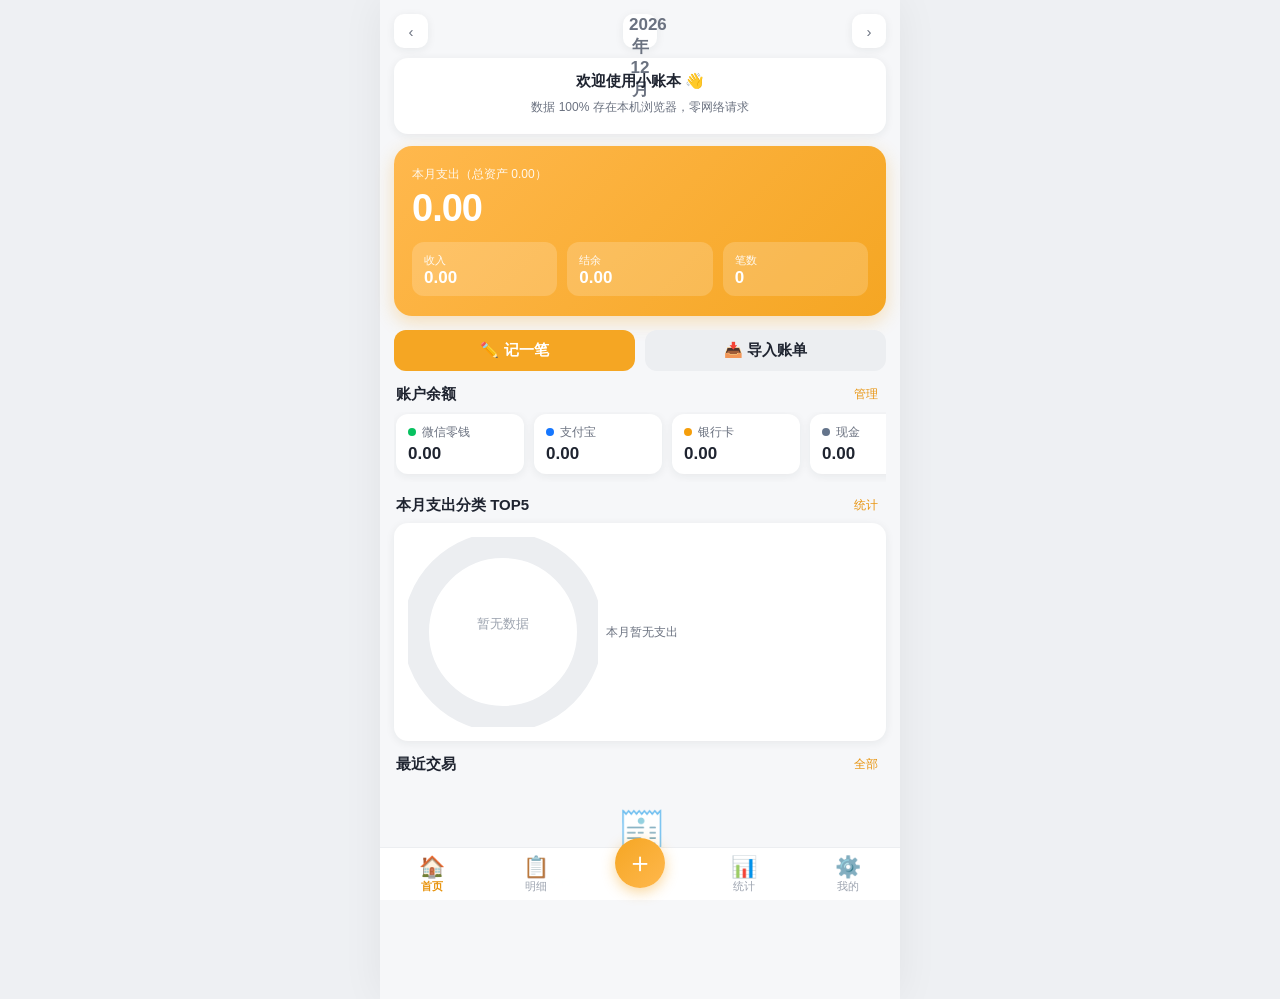
==== index.html @ 58f261ab "chore: establish v2.0.0-rc.1 baseline" ====
<!DOCTYPE html>
<html lang="zh-CN">
<head>
  <meta charset="UTF-8">
  <meta name="viewport" content="width=device-width, initial-scale=1.0, viewport-fit=cover, user-scalable=no">
  <meta name="theme-color" content="#f5aa47">
  <title>小账本</title>
  <link rel="icon" href="data:image/svg+xml,%3Csvg xmlns='http://www.w3.org/2000/svg' viewBox='0 0 100 100'%3E%3Ctext y='.9em' font-size='90'%3E📒%3C/text%3E%3C/svg%3E">
  <link rel="manifest" href="manifest.webmanifest">
  <link rel="apple-touch-icon" href="apple-touch-icon.png">
  <meta name="apple-mobile-web-app-capable" content="yes">
  <meta name="apple-mobile-web-app-status-bar-style" content="default">
  <meta name="apple-mobile-web-app-title" content="小账本">
  <link rel="stylesheet" href="styles.css">
  <!-- 隐私硬约束：本应用零外联网络请求，全部资源本地加载，可断网使用 -->
</head>
<body>
  <div id="app">
    <div id="lock-screen" class="hidden"></div>
    <main id="view"></main>
    <nav id="tabbar" class="hidden"></nav>
  </div>
  <div id="sheet-mask" class="hidden"><div id="sheet"></div></div>
  <div id="toast"></div>

  <script src="js/core.js"></script>
  <script src="js/db.js"></script>
  <script src="js/charts.js"></script>
  <script src="js/app.js"></script>
</body>
</html>
---- styles.css ----
/* 小账本 styles.css — 移动优先、零外部资源 */
:root {
  --bg: #f6f7f9;
  --bg-2: #ffffff;
  --bg-3: #eceef1;
  --ink: #1f2430;
  --ink-2: #6b7280;
  --ink-3: #9ca3af;
  --accent: #f5a623;
  --accent-deep: #e8940f;
  --red: #ef4444;
  --green: #16a34a;
  --blue: #3b82f6;
  --shadow: 0 2px 10px rgba(31, 36, 48, .07);
  --radius: 14px;
  --safe-b: env(safe-area-inset-bottom, 0px);
}
* { box-sizing: border-box; -webkit-tap-highlight-color: transparent; }
html, body { margin: 0; padding: 0; height: 100%; }
body {
  font-family: -apple-system, BlinkMacSystemFont, "PingFang SC", "Helvetica Neue", "Microsoft YaHei", sans-serif;
  background: var(--bg); color: var(--ink); font-size: 15px;
  -webkit-font-smoothing: antialiased;
}
#app { max-width: 520px; margin: 0 auto; min-height: 100%; display: flex; flex-direction: column; }
.hidden { display: none !important; }
button { font-family: inherit; border: none; background: none; cursor: pointer; color: inherit; }
input, select, textarea { font-family: inherit; font-size: 15px; }

/* ---------- 主视图与底栏 ---------- */
#view { flex: 1; padding: 14px 14px calc(84px + var(--safe-b)); }
#tabbar {
  position: fixed; bottom: 0; left: 50%; transform: translateX(-50%);
  width: 100%; max-width: 520px;
  background: rgba(255, 255, 255, .96); backdrop-filter: blur(10px);
  border-top: 1px solid var(--bg-3);
  display: flex; padding-bottom: var(--safe-b); z-index: 50;
}
#tabbar .tab { flex: 1; display: flex; flex-direction: column; align-items: center; gap: 2px; padding: 8px 0 6px; color: var(--ink-3); font-size: 11px; }
#tabbar .tab .ti { font-size: 21px; line-height: 1; }
#tabbar .tab.active { color: var(--accent-deep); font-weight: 600; }
#tabbar .tab-add { flex: 1; display: flex; align-items: center; justify-content: center; }
#tabbar .tab-add button {
  width: 50px; height: 50px; margin-top: -22px; border-radius: 50%;
  background: linear-gradient(135deg, var(--accent), #ffb84d); color: #fff;
  font-size: 28px; line-height: 1; box-shadow: 0 4px 14px rgba(245, 166, 35, .45);
}

/* ---------- 通用 ---------- */
.page-title { font-size: 20px; font-weight: 700; margin: 4px 0 14px; }
.card { background: var(--bg-2); border-radius: var(--radius); box-shadow: var(--shadow); padding: 14px; margin-bottom: 12px; }
.muted { color: var(--ink-2); }
.small { font-size: 12px; }
.row { display: flex; align-items: center; }
.grow { flex: 1; min-width: 0; }
.btn {
  display: inline-flex; align-items: center; justify-content: center; gap: 6px;
  border-radius: 12px; padding: 11px 18px; font-size: 15px; font-weight: 600; background: var(--bg-3); color: var(--ink);
}
.btn.primary { background: var(--accent); color: #fff; }
.btn.danger { background: #fee2e2; color: var(--red); }
.btn.ghost { background: transparent; border: 1px solid var(--bg-3); }
.btn.block { width: 100%; }
.btn:disabled { opacity: .5; }
.link { color: var(--accent-deep); }

/* 顶部月份选择 */
.month-bar { display: flex; align-items: center; justify-content: space-between; margin-bottom: 10px; }
.month-bar .mb-title { font-size: 17px; font-weight: 700; }
.month-bar button { width: 34px; height: 34px; border-radius: 10px; background: var(--bg-2); box-shadow: var(--shadow); font-size: 15px; color: var(--ink-2); }

/* ---------- 首页 ---------- */
.hero { background: linear-gradient(135deg, #ffb84d, var(--accent)); border-radius: 18px; padding: 20px 18px; color: #fff; margin-bottom: 14px; box-shadow: 0 6px 18px rgba(245, 166, 35, .3); }
.hero .h-label { font-size: 12px; opacity: .9; }
.hero .h-amount { font-size: 38px; font-weight: 800; letter-spacing: -1px; margin: 4px 0 12px; font-variant-numeric: tabular-nums; }
.hero .h-cols { display: flex; gap: 10px; }
.hero .h-col { flex: 1; background: rgba(255, 255, 255, .18); border-radius: 12px; padding: 8px 12px; }
.hero .h-col b { display: block; font-size: 17px; font-variant-numeric: tabular-nums; }
.hero .h-col span { font-size: 11px; opacity: .92; }
.quick-actions { display: flex; gap: 10px; margin-bottom: 14px; }
.quick-actions .btn { flex: 1; }

.acc-cards { display: flex; gap: 10px; overflow-x: auto; padding: 2px 2px 8px; margin-bottom: 6px; scrollbar-width: none; }
.acc-cards::-webkit-scrollbar { display: none; }
.acc-card { min-width: 128px; background: var(--bg-2); border-radius: 12px; box-shadow: var(--shadow); padding: 10px 12px; }
.acc-card .a-dot { width: 8px; height: 8px; border-radius: 50%; display: inline-block; margin-right: 6px; }
.acc-card .a-name { font-size: 12px; color: var(--ink-2); }
.acc-card .a-bal { font-size: 17px; font-weight: 700; margin-top: 3px; font-variant-numeric: tabular-nums; }

.sec-head { display: flex; justify-content: space-between; align-items: center; margin: 14px 2px 8px; }
.sec-head b { font-size: 15px; }
.donut-row { display: flex; align-items: center; gap: 8px; }
.donut-row .d-legend { flex: 1; min-width: 0; }
.legend-item { display: flex; align-items: center; gap: 8px; padding: 5px 0; font-size: 13px; }
.legend-item i { width: 9px; height: 9px; border-radius: 3px; flex: none; }
.legend-item .li-pct { color: var(--ink-3); margin-left: auto; font-variant-numeric: tabular-nums; }

/* ---------- 交易行 ---------- */
.txn-list .day-head { display: flex; justify-content: space-between; padding: 12px 4px 6px; color: var(--ink-2); font-size: 12px; }
.txn-item { display: flex; align-items: center; gap: 10px; background: var(--bg-2); border-radius: 12px; padding: 10px 12px; margin-bottom: 6px; box-shadow: var(--shadow); }
.txn-item .t-icon { width: 38px; height: 38px; border-radius: 12px; background: var(--bg); display: flex; align-items: center; justify-content: center; font-size: 19px; flex: none; }
.txn-item .t-main { flex: 1; min-width: 0; }
.txn-item .t-title { font-weight: 600; white-space: nowrap; overflow: hidden; text-overflow: ellipsis; }
.txn-item .t-sub { font-size: 12px; color: var(--ink-3); margin-top: 2px; white-space: nowrap; overflow: hidden; text-overflow: ellipsis; }
.txn-item .t-amt { font-weight: 700; font-variant-numeric: tabular-nums; flex: none; }
.txn-item .t-amt.income { color: var(--green); }
.txn-item .t-amt.expense { color: var(--ink); }
.txn-item .t-amt.transfer { color: var(--ink-3); font-weight: 500; }
.chip { display: inline-block; font-size: 10px; padding: 1px 6px; border-radius: 6px; background: var(--bg-3); color: var(--ink-2); margin-left: 6px; vertical-align: 1px; }
.chip.merged { background: #ede9fe; color: #7c3aed; }
.chip.refund { background: #dcfce7; color: var(--green); }

/* ---------- 记一笔 ---------- */
.type-tabs { display: flex; background: var(--bg-3); border-radius: 12px; padding: 3px; margin-bottom: 14px; }
.type-tabs button { flex: 1; padding: 9px 0; border-radius: 10px; font-size: 15px; color: var(--ink-2); font-weight: 600; }
.type-tabs button.active { background: var(--bg-2); color: var(--ink); box-shadow: var(--shadow); }
.amount-box { background: var(--bg-2); border-radius: var(--radius); box-shadow: var(--shadow); padding: 16px 16px 10px; margin-bottom: 12px; }
.amount-box .ab-row { display: flex; align-items: baseline; gap: 6px; border-bottom: 2px solid var(--bg-3); padding-bottom: 8px; }
.amount-box .ab-cur { font-size: 22px; color: var(--ink-3); }
.amount-box .ab-num { font-size: 38px; font-weight: 800; min-height: 46px; font-variant-numeric: tabular-nums; word-break: break-all; }
.form-row { background: var(--bg-2); border-radius: 12px; box-shadow: var(--shadow); padding: 4px 14px; margin-bottom: 10px; }
.form-item { display: flex; align-items: center; gap: 10px; padding: 11px 0; border-bottom: 1px solid var(--bg-3); }
.form-item:last-child { border-bottom: none; }
.form-item label { width: 64px; color: var(--ink-2); font-size: 13px; flex: none; }
.form-item .fi-val { flex: 1; text-align: right; }
.form-item input, .form-item select { border: none; outline: none; text-align: right; width: 100%; background: transparent; color: var(--ink); }
.form-item select { text-align-last: right; }
.cat-grid { display: grid; grid-template-columns: repeat(5, 1fr); gap: 8px; padding: 12px 2px; }
.cat-cell { display: flex; flex-direction: column; align-items: center; gap: 5px; padding: 8px 2px; border-radius: 12px; color: var(--ink-2); font-size: 12px; }
.cat-cell .cc-icon { font-size: 22px; }
.cat-cell.active { background: #fdf1dc; color: var(--accent-deep); font-weight: 700; }
.keypad { display: grid; grid-template-columns: repeat(4, 1fr); gap: 8px; margin: 4px 0 10px; }
.keypad button { background: var(--bg-2); border-radius: 12px; box-shadow: var(--shadow); font-size: 21px; font-weight: 600; padding: 14px 0; }
.keypad button.op { color: var(--ink-2); font-size: 17px; }

/* ---------- 筛选 / 搜索 ---------- */
.filter-bar { display: flex; gap: 8px; margin-bottom: 10px; }
.filter-bar input[type="search"] { flex: 1; border: none; outline: none; border-radius: 12px; background: var(--bg-2); box-shadow: var(--shadow); padding: 10px 14px; }
.filter-bar .fb-btn { background: var(--bg-2); box-shadow: var(--shadow); border-radius: 12px; padding: 0 14px; color: var(--ink-2); }
.filter-bar .fb-btn.on { color: var(--accent-deep); }
.filter-tags { display: flex; flex-wrap: wrap; gap: 6px; margin-bottom: 8px; }
.filter-tags .ftag { font-size: 12px; background: #fdf1dc; color: var(--accent-deep); border-radius: 8px; padding: 3px 10px; }

/* ---------- 统计 ---------- */
.stat-cards { display: flex; gap: 10px; margin-bottom: 12px; }
.stat-cards .sc { flex: 1; background: var(--bg-2); border-radius: 12px; box-shadow: var(--shadow); padding: 10px 12px; }
.stat-cards .sc span { font-size: 11px; color: var(--ink-2); }
.stat-cards .sc b { display: block; font-size: 16px; margin-top: 2px; font-variant-numeric: tabular-nums; }
.rank-row { display: flex; align-items: center; gap: 10px; padding: 9px 0; border-bottom: 1px solid var(--bg-3); }
.rank-row:last-child { border-bottom: none; }
.rank-row .rr-icon { font-size: 18px; width: 26px; text-align: center; }
.rank-row .rr-bar { height: 6px; border-radius: 3px; background: var(--bg-3); overflow: hidden; flex: 1; }
.rank-row .rr-bar i { display: block; height: 100%; border-radius: 3px; }
.rank-row .rr-val { font-weight: 700; font-variant-numeric: tabular-nums; min-width: 76px; text-align: right; }
.rank-row .rr-cnt { font-size: 11px; color: var(--ink-3); min-width: 36px; text-align: right; }

/* ---------- 设置 ---------- */
.set-group { margin-bottom: 16px; }
.set-group .sg-title { font-size: 12px; color: var(--ink-3); margin: 0 4px 6px; }
.set-item { display: flex; align-items: center; gap: 10px; background: var(--bg-2); border-radius: 12px; box-shadow: var(--shadow); padding: 13px 14px; margin-bottom: 6px; }
.set-item .si-icon { font-size: 18px; width: 24px; text-align: center; }
.set-item .si-main { flex: 1; min-width: 0; }
.set-item .si-sub { font-size: 11px; color: var(--ink-3); margin-top: 1px; }
.set-item .si-arrow { color: var(--ink-3); }

/* ---------- 弹层 ---------- */
#sheet-mask { position: fixed; inset: 0; background: rgba(20, 22, 30, .45); z-index: 90; display: flex; align-items: flex-end; justify-content: center; }
#sheet {
  width: 100%; max-width: 520px; max-height: 86vh; overflow-y: auto;
  background: var(--bg-2); border-radius: 20px 20px 0 0; padding: 16px 16px calc(20px + var(--safe-b));
  animation: sheet-up .22s ease;
}
@keyframes sheet-up { from { transform: translateY(40%); opacity: .4; } to { transform: none; opacity: 1; } }
.sheet-title { display: flex; justify-content: space-between; align-items: center; margin-bottom: 12px; }
.sheet-title b { font-size: 16px; }
.sheet-title .close { font-size: 13px; color: var(--ink-3); }

/* ---------- Toast ---------- */
#toast { position: fixed; top: 18px; left: 50%; transform: translateX(-50%); z-index: 120; display: flex; flex-direction: column; gap: 8px; align-items: center; pointer-events: none; width: max-content; max-width: 92vw; }
.toast-item { background: rgba(31, 36, 48, .92); color: #fff; border-radius: 12px; padding: 10px 18px; font-size: 14px; animation: toast-in .2s ease; box-shadow: 0 4px 16px rgba(0, 0, 0, .18); }
.toast-item.warn { background: #b45309; }
.toast-item.err { background: var(--red); }
@keyframes toast-in { from { transform: translateY(-8px); opacity: 0; } to { transform: none; opacity: 1; } }

/* ---------- 锁屏 ---------- */
#lock-screen { position: fixed; inset: 0; z-index: 200; background: linear-gradient(160deg, #ffb84d, var(--accent)); display: flex; align-items: center; justify-content: center; }
.lock-box { width: 82%; max-width: 340px; background: rgba(255, 255, 255, .96); border-radius: 20px; padding: 28px 22px; text-align: center; box-shadow: 0 10px 40px rgba(0, 0, 0, .18); }
.lock-box .lb-icon { font-size: 40px; }
.lock-box h2 { margin: 8px 0 4px; }
.lock-box input { width: 100%; border: 1px solid var(--bg-3); border-radius: 12px; padding: 12px; margin: 10px 0; text-align: center; font-size: 17px; letter-spacing: 4px; outline: none; }
.lock-box input:focus { border-color: var(--accent); }

/* ---------- 导入向导 ---------- */
.wiz-steps { display: flex; gap: 4px; margin-bottom: 14px; }
.wiz-steps i { flex: 1; height: 4px; border-radius: 2px; background: var(--bg-3); }
.wiz-steps i.done { background: var(--accent); }
.wiz-steps i.cur { background: var(--accent); opacity: .55; }
.drop-zone { border: 2px dashed var(--bg-3); border-radius: var(--radius); padding: 30px 16px; text-align: center; color: var(--ink-2); background: var(--bg-2); }
.map-row { display: flex; align-items: center; gap: 10px; padding: 9px 0; border-bottom: 1px solid var(--bg-3); font-size: 14px; }
.map-row:last-child { border-bottom: none; }
.map-row .mr-key { flex: 1; min-width: 0; white-space: nowrap; overflow: hidden; text-overflow: ellipsis; }
.map-row select { max-width: 46%; border: 1px solid var(--bg-3); border-radius: 10px; padding: 7px 8px; background: var(--bg-2); }
.dup-card { border: 1px solid var(--bg-3); border-radius: 12px; padding: 10px 12px; margin-bottom: 8px; }
.dup-card .dc-rows { font-size: 13px; color: var(--ink-2); margin: 6px 0; }
.result-grid { display: grid; grid-template-columns: 1fr 1fr; gap: 10px; }
.result-grid .rg { background: var(--bg); border-radius: 12px; padding: 12px; text-align: center; }
.result-grid .rg b { font-size: 22px; display: block; }

/* ---------- 空态 / 加载 ---------- */
.empty { text-align: center; padding: 46px 20px; color: var(--ink-3); }
.empty .e-icon { font-size: 44px; margin-bottom: 10px; }
.empty .btn { margin-top: 14px; }

/* ---------- 图表 ---------- */
.chart-donut { width: 100%; max-width: 190px; }
.chart-center-val { font-size: 20px; font-weight: 800; fill: var(--ink); }
.chart-center-label { font-size: 10px; fill: var(--ink-3); }
.chart-empty { font-size: 13px; fill: var(--ink-3); }
.chart-grid { stroke: var(--bg-3); stroke-width: 1; }
.chart-tick { font-size: 10px; fill: var(--ink-3); }
.chart-legend { display: flex; gap: 14px; justify-content: center; padding-top: 6px; font-size: 12px; color: var(--ink-2); }
.chart-legend-item { display: inline-flex; align-items: center; gap: 5px; }
.chart-legend-item i { width: 9px; height: 9px; border-radius: 3px; display: inline-block; }

/* ---------- V2：预算/体检/横幅 ---------- */
.over-banner {
  background: #fef2f2; color: #b91c1c; border: 1px solid #fecaca;
  border-radius: 12px; padding: 10px 14px; margin-bottom: 10px;
  font-size: 13px; line-height: 1.6;
}
.over-banner.info { background: #eff6ff; color: #1d4ed8; border-color: #bfdbfe; }
.progress { height: 8px; background: var(--bg-3); border-radius: 4px; overflow: hidden; margin-top: 6px; }
.progress i { display: block; height: 100%; background: var(--green); border-radius: 4px; transition: width .3s; }
.progress i.warn { background: var(--accent); }
.progress i.over { background: var(--red); }
.progress.mini { height: 5px; margin-top: 2px; }
.nec-bar { display: flex; height: 14px; border-radius: 7px; overflow: hidden; }
.nec-bar i { display: block; height: 100%; }
.nec-pill { border-radius: 10px; padding: 6px 4px; text-align: center; font-size: 12px; min-width: 40px; }
.rr-drill { cursor: pointer; }

/* 移动端触控优化 */
button, .btn { touch-action: manipulation; }
.keypad button { -webkit-user-select: none; user-select: none; }

/* ---------- 桌面适配 ---------- */
@media (min-width: 560px) {
  body { background: #eef0f3; }
  #app { background: var(--bg); min-height: 100vh; box-shadow: 0 0 40px rgba(0, 0, 0, .06); }
}
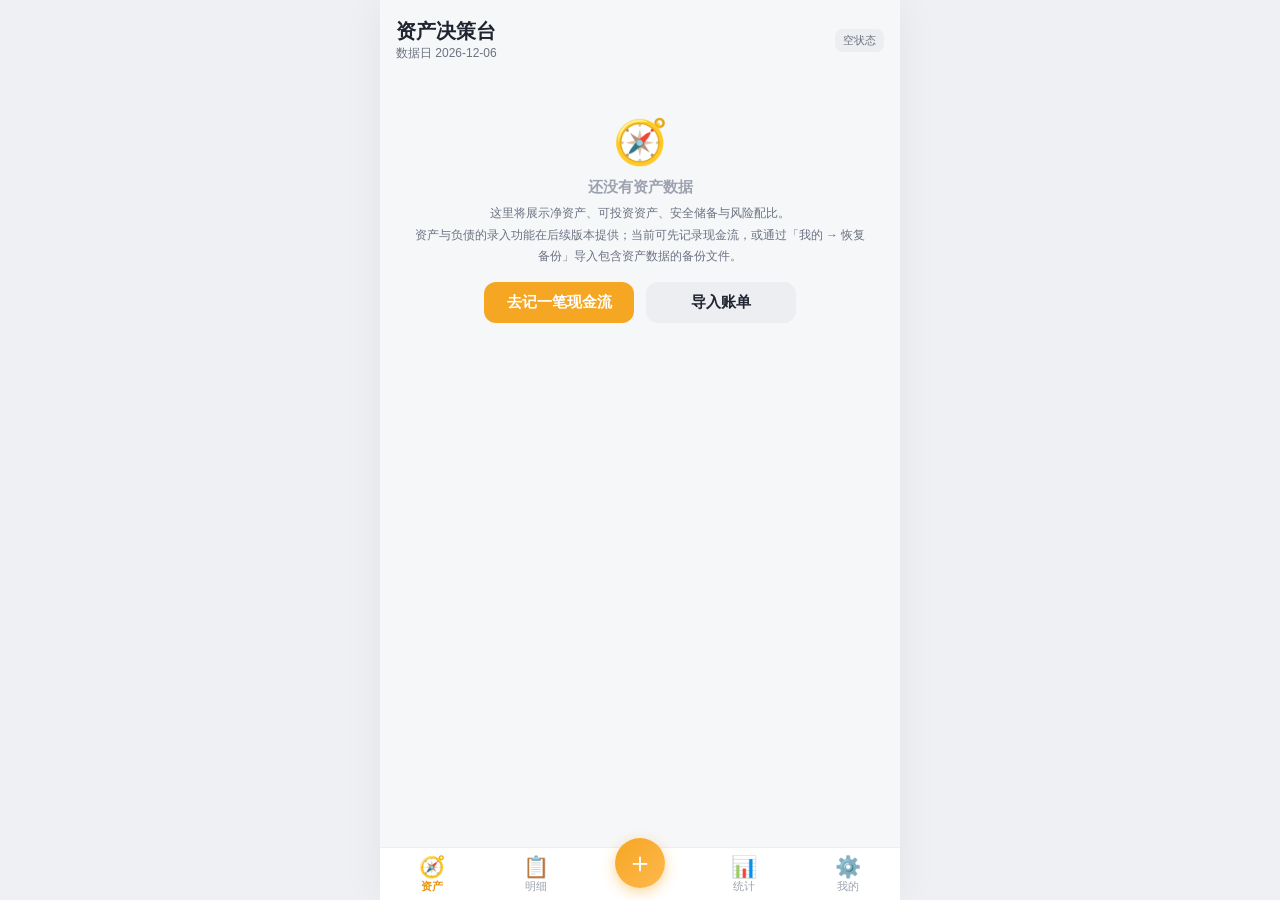
==== commit 008748b2: "feat: implement v3 phase 1 asset domain foundation (v2.1.0-phase1) Domain (new js/domain.js, pure lo" ====
--- a/index.html
+++ b/index.html
@@ -26,6 +26,7 @@
   <script src="js/core.js"></script>
   <script src="js/db.js"></script>
   <script src="js/charts.js"></script>
+  <script src="js/domain.js"></script>
   <script src="js/app.js"></script>
 </body>
 </html>
--- a/styles.css
+++ b/styles.css
@@ -67,15 +67,15 @@
 /* 顶部月份选择 */
 .month-bar { display: flex; align-items: center; justify-content: space-between; margin-bottom: 10px; }
 .month-bar .mb-title { font-size: 17px; font-weight: 700; }
-.month-bar button { width: 34px; height: 34px; border-radius: 10px; background: var(--bg-2); box-shadow: var(--shadow); font-size: 15px; color: var(--ink-2); }
+.month-bar button { width: 38px; height: 38px; border-radius: 10px; background: var(--bg-2); box-shadow: var(--shadow); font-size: 15px; color: var(--ink-2); }
 
 /* ---------- 首页 ---------- */
-.hero { background: linear-gradient(135deg, #ffb84d, var(--accent)); border-radius: 18px; padding: 20px 18px; color: #fff; margin-bottom: 14px; box-shadow: 0 6px 18px rgba(245, 166, 35, .3); }
+.hero { background: linear-gradient(135deg, #ffb84d, var(--accent)); border-radius: 18px; padding: 20px 18px; color: #fff; margin-bottom: 14px; box-shadow: 0 6px 18px rgba(245, 166, 35, .3); overflow: hidden; }
 .hero .h-label { font-size: 12px; opacity: .9; }
-.hero .h-amount { font-size: 38px; font-weight: 800; letter-spacing: -1px; margin: 4px 0 12px; font-variant-numeric: tabular-nums; }
-.hero .h-cols { display: flex; gap: 10px; }
-.hero .h-col { flex: 1; background: rgba(255, 255, 255, .18); border-radius: 12px; padding: 8px 12px; }
-.hero .h-col b { display: block; font-size: 17px; font-variant-numeric: tabular-nums; }
+.hero .h-amount { font-size: clamp(28px, 11vw, 38px); font-weight: 800; letter-spacing: -1px; margin: 4px 0 12px; font-variant-numeric: tabular-nums; }
+.hero .h-cols { display: flex; flex-wrap: wrap; gap: 10px; }
+.hero .h-col { flex: 1; min-width: 0; background: rgba(255, 255, 255, .18); border-radius: 12px; padding: 8px 12px; }
+.hero .h-col b { display: block; font-size: clamp(12px, 3.9vw, 17px); font-variant-numeric: tabular-nums; }
 .hero .h-col span { font-size: 11px; opacity: .92; }
 .quick-actions { display: flex; gap: 10px; margin-bottom: 14px; }
 .quick-actions .btn { flex: 1; }
@@ -136,16 +136,16 @@
 /* ---------- 筛选 / 搜索 ---------- */
 .filter-bar { display: flex; gap: 8px; margin-bottom: 10px; }
 .filter-bar input[type="search"] { flex: 1; border: none; outline: none; border-radius: 12px; background: var(--bg-2); box-shadow: var(--shadow); padding: 10px 14px; }
-.filter-bar .fb-btn { background: var(--bg-2); box-shadow: var(--shadow); border-radius: 12px; padding: 0 14px; color: var(--ink-2); }
+.filter-bar .fb-btn { background: var(--bg-2); box-shadow: var(--shadow); border-radius: 12px; padding: 12px 14px; color: var(--ink-2); }
 .filter-bar .fb-btn.on { color: var(--accent-deep); }
 .filter-tags { display: flex; flex-wrap: wrap; gap: 6px; margin-bottom: 8px; }
 .filter-tags .ftag { font-size: 12px; background: #fdf1dc; color: var(--accent-deep); border-radius: 8px; padding: 3px 10px; }
 
 /* ---------- 统计 ---------- */
-.stat-cards { display: flex; gap: 10px; margin-bottom: 12px; }
-.stat-cards .sc { flex: 1; background: var(--bg-2); border-radius: 12px; box-shadow: var(--shadow); padding: 10px 12px; }
+.stat-cards { display: flex; flex-wrap: wrap; gap: 10px; margin-bottom: 12px; }
+.stat-cards .sc { flex: 1 1 30%; min-width: 0; background: var(--bg-2); border-radius: 12px; box-shadow: var(--shadow); padding: 10px 12px; }
 .stat-cards .sc span { font-size: 11px; color: var(--ink-2); }
-.stat-cards .sc b { display: block; font-size: 16px; margin-top: 2px; font-variant-numeric: tabular-nums; }
+.stat-cards .sc b { display: block; font-size: clamp(13px, 4.4vw, 16px); margin-top: 2px; font-variant-numeric: tabular-nums; }
 .rank-row { display: flex; align-items: center; gap: 10px; padding: 9px 0; border-bottom: 1px solid var(--bg-3); }
 .rank-row:last-child { border-bottom: none; }
 .rank-row .rr-icon { font-size: 18px; width: 26px; text-align: center; }
@@ -203,8 +203,8 @@
 .dup-card { border: 1px solid var(--bg-3); border-radius: 12px; padding: 10px 12px; margin-bottom: 8px; }
 .dup-card .dc-rows { font-size: 13px; color: var(--ink-2); margin: 6px 0; }
 .result-grid { display: grid; grid-template-columns: 1fr 1fr; gap: 10px; }
-.result-grid .rg { background: var(--bg); border-radius: 12px; padding: 12px; text-align: center; }
-.result-grid .rg b { font-size: 22px; display: block; }
+.result-grid .rg { background: var(--bg); border-radius: 12px; padding: 12px; text-align: center; min-width: 0; }
+.result-grid .rg b { font-size: clamp(14px, 5.2vw, 22px); display: block; }
 
 /* ---------- 空态 / 加载 ---------- */
 .empty { text-align: center; padding: 46px 20px; color: var(--ink-3); }
@@ -248,3 +248,34 @@
   body { background: #eef0f3; }
   #app { background: var(--bg); min-height: 100vh; box-shadow: 0 0 40px rgba(0, 0, 0, .06); }
 }
+
+/* ---------- v3 Phase 1：资产决策台 ---------- */
+.dash-head { display: flex; align-items: center; justify-content: space-between; padding: 4px 2px 12px; }
+.dash-title { font-size: 20px; font-weight: 700; }
+.dash-chip { font-size: 11px; color: var(--ink-2); background: var(--bg-3); border-radius: 8px; padding: 4px 8px; white-space: nowrap; }
+.dash-chip.ok { background: #dcfce7; color: var(--green); }
+.dash-chip.warn { background: #fef3c7; color: #b45309; }
+.dash-empty { padding: 42px 18px; }
+.dash-empty .btn { margin: 14px 6px 0; min-width: 150px; }
+.dash-blockers { border: 1px solid #fde68a; }
+.dash-blockers .db-list { margin-top: 6px; }
+.dash-blockers .db-item { font-size: 12px; color: #92400e; line-height: 1.8; }
+.dash-hero { text-align: center; padding: 18px 14px; }
+.dash-net { font-size: 34px; font-weight: 700; letter-spacing: .5px; font-variant-numeric: tabular-nums; }
+.dash-net .unit { font-size: 14px; color: var(--ink-3); font-weight: 500; }
+.dash-sub { display: flex; gap: 14px; justify-content: center; flex-wrap: wrap; margin-top: 6px; font-size: 12px; color: var(--ink-2); font-variant-numeric: tabular-nums; }
+.dash-pools { display: flex; gap: 10px; margin-bottom: 12px; }
+.pool-card { flex: 1; min-width: 0; background: var(--bg-2); border-radius: var(--radius); box-shadow: var(--shadow); padding: 12px 10px; text-align: center; }
+.pool-card .p-name { font-size: 12px; color: var(--ink-2); }
+.pool-card .p-val { font-size: 17px; font-weight: 700; margin: 4px 0 2px; font-variant-numeric: tabular-nums; overflow: hidden; text-overflow: ellipsis; white-space: nowrap; }
+.pool-card .p-hint { font-size: 10px; color: var(--ink-3); }
+.risk-row { display: flex; align-items: center; gap: 8px; padding: 7px 0; font-size: 13px; }
+.risk-row .r-name { width: 60px; flex: none; }
+.risk-row .r-bar { flex: 1; height: 8px; background: var(--bg-3); border-radius: 4px; overflow: hidden; min-width: 0; }
+.risk-row .r-bar i { display: block; height: 100%; background: var(--blue); border-radius: 4px; }
+.risk-row .r-val { width: 84px; text-align: right; font-variant-numeric: tabular-nums; flex: none; }
+.risk-row .r-pct { width: 46px; text-align: right; color: var(--ink-3); font-variant-numeric: tabular-nums; flex: none; }
+.todo-item { font-size: 13px; color: var(--ink-2); line-height: 1.9; }
+.dash-caliber summary { cursor: pointer; }
+.dash-entry { display: flex; align-items: center; justify-content: space-between; cursor: pointer; }
+.dash-entry .arrow { color: var(--ink-3); font-size: 22px; }
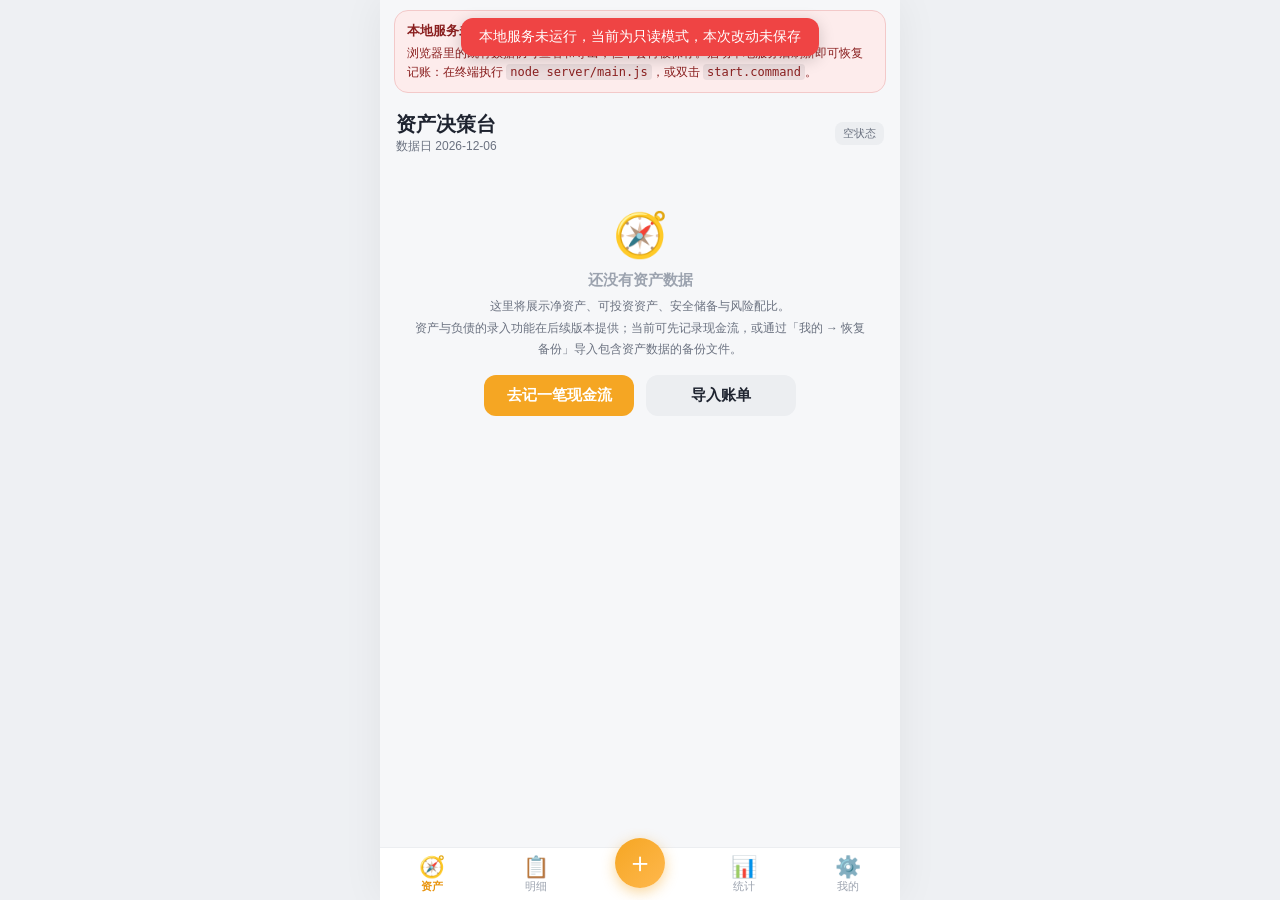
==== commit c6fd233a: "chore: land phase 1+2 implementation state (v2.2.1-phase2) - v3 Phase 1 asset domain foundation (js/" ====
--- a/index.html
+++ b/index.html
@@ -12,11 +12,14 @@
   <meta name="apple-mobile-web-app-status-bar-style" content="default">
   <meta name="apple-mobile-web-app-title" content="小账本">
   <link rel="stylesheet" href="styles.css">
-  <!-- 隐私硬约束：本应用零外联网络请求，全部资源本地加载，可断网使用 -->
+  <!-- 本地服务在响应 index.html 时注入随机会话令牌，写接口据此校验来源；静态打开时保持占位符，前端据此进入只读降级 -->
+  <meta name="ledger-session-token" content="__LEDGER_SESSION_TOKEN__">
+  <!-- 隐私硬约束：除本机 127.0.0.1 的本地服务外，本应用零外联网络请求 -->
 </head>
 <body>
   <div id="app">
     <div id="lock-screen" class="hidden"></div>
+    <div id="service-banner" class="hidden"></div>
     <main id="view"></main>
     <nav id="tabbar" class="hidden"></nav>
   </div>
@@ -25,6 +28,7 @@
 
   <script src="js/core.js"></script>
   <script src="js/db.js"></script>
+  <script src="js/store.js"></script>
   <script src="js/charts.js"></script>
   <script src="js/domain.js"></script>
   <script src="js/app.js"></script>
--- a/styles.css
+++ b/styles.css
@@ -24,6 +24,12 @@
 }
 #app { max-width: 520px; margin: 0 auto; min-height: 100%; display: flex; flex-direction: column; }
 .hidden { display: none !important; }
+/* ---------- Phase 2：事实源状态横幅 ---------- */
+#service-banner { margin: 10px 14px 0; padding: 10px 12px; border-radius: var(--radius); font-size: 13px; line-height: 1.6; }
+#service-banner b { display: block; font-size: 13px; margin-bottom: 2px; }
+#service-banner code { background: rgba(31, 36, 48, .08); padding: 1px 4px; border-radius: 4px; font-size: 12px; }
+#service-banner.warn { background: #fdecec; color: #8a1f1f; border: 1px solid #f3c9c9; }
+#service-banner.ok { background: #e8f6ec; color: #14532d; border: 1px solid #c3e6cd; }
 button { font-family: inherit; border: none; background: none; cursor: pointer; color: inherit; }
 input, select, textarea { font-family: inherit; font-size: 15px; }
 
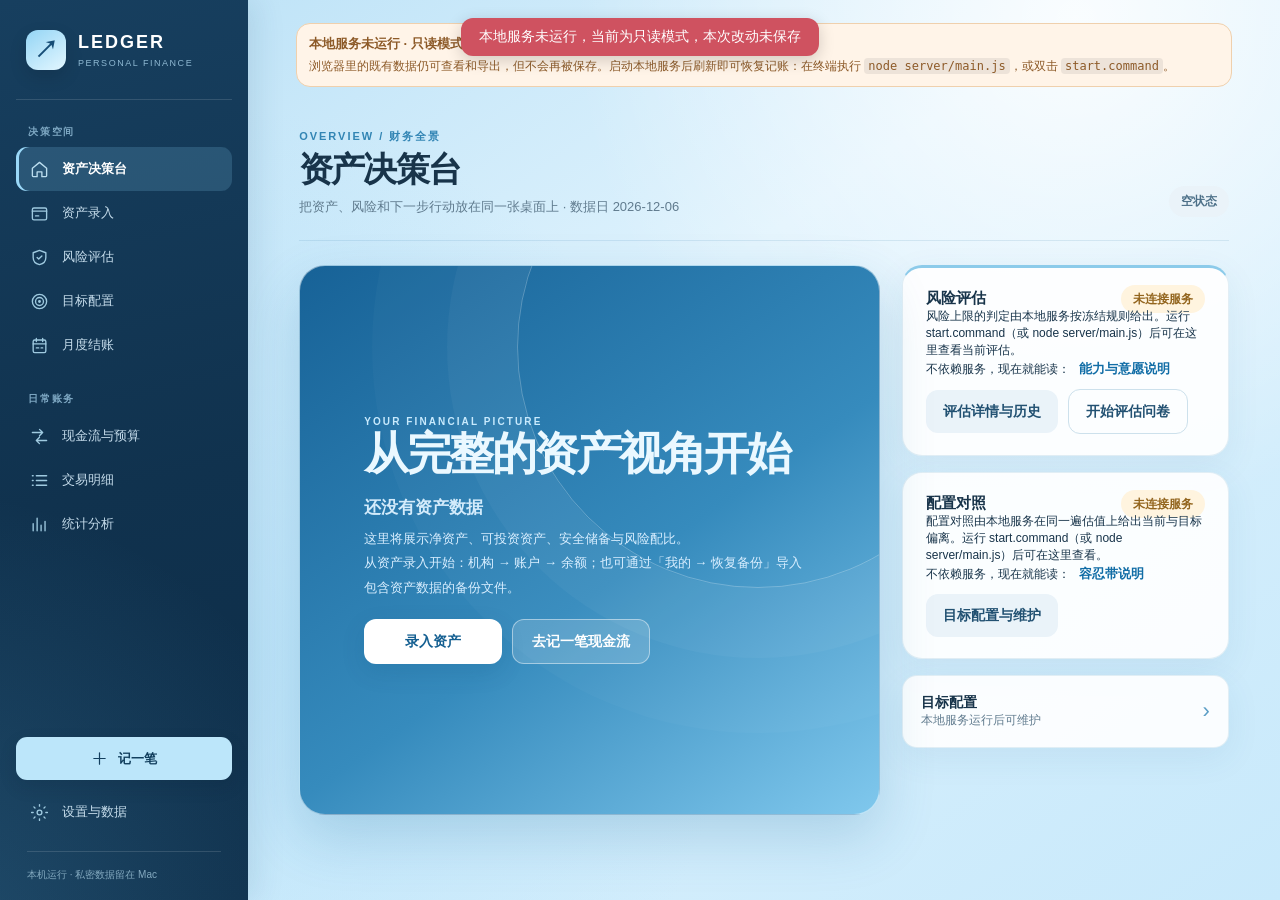
==== commit db391e09: "feat(phase5): land 5B-5E, G5-R1-R3 closure, desktop sky-blue refresh (2.4.7 -> 2.4.23-ui-polish) - 5" ====
--- a/index.html
+++ b/index.html
@@ -2,10 +2,10 @@
 <html lang="zh-CN">
 <head>
   <meta charset="UTF-8">
-  <meta name="viewport" content="width=device-width, initial-scale=1.0, viewport-fit=cover, user-scalable=no">
-  <meta name="theme-color" content="#f5aa47">
-  <title>小账本</title>
-  <link rel="icon" href="data:image/svg+xml,%3Csvg xmlns='http://www.w3.org/2000/svg' viewBox='0 0 100 100'%3E%3Ctext y='.9em' font-size='90'%3E📒%3C/text%3E%3C/svg%3E">
+  <meta name="viewport" content="width=device-width, initial-scale=1.0, viewport-fit=cover">
+  <meta name="theme-color" content="#d9effb">
+  <title>Ledger · 资产决策台</title>
+  <link rel="icon" href="data:image/svg+xml,%3Csvg xmlns='http://www.w3.org/2000/svg' viewBox='0 0 100 100'%3E%3Crect width='100' height='100' rx='23' fill='%23134c76'/%3E%3Cpath d='M20 70 45 53 59 60 81 29M68 29h13v13' fill='none' stroke='%23b7e7ff' stroke-width='8' stroke-linecap='round' stroke-linejoin='round'/%3E%3C/svg%3E">
   <link rel="manifest" href="manifest.webmanifest">
   <link rel="apple-touch-icon" href="apple-touch-icon.png">
   <meta name="apple-mobile-web-app-capable" content="yes">
@@ -19,9 +19,9 @@
 <body>
   <div id="app">
     <div id="lock-screen" class="hidden"></div>
+    <nav id="tabbar" class="hidden" aria-label="主导航"></nav>
     <div id="service-banner" class="hidden"></div>
     <main id="view"></main>
-    <nav id="tabbar" class="hidden"></nav>
   </div>
   <div id="sheet-mask" class="hidden"><div id="sheet"></div></div>
   <div id="toast"></div>
@@ -31,6 +31,7 @@
   <script src="js/store.js"></script>
   <script src="js/charts.js"></script>
   <script src="js/domain.js"></script>
+  <script src="js/knowledge.js"></script>
   <script src="js/app.js"></script>
 </body>
 </html>
--- a/styles.css
+++ b/styles.css
@@ -72,8 +72,9 @@
 
 /* 顶部月份选择 */
 .month-bar { display: flex; align-items: center; justify-content: space-between; margin-bottom: 10px; }
-.month-bar .mb-title { font-size: 17px; font-weight: 700; }
-.month-bar button { width: 38px; height: 38px; border-radius: 10px; background: var(--bg-2); box-shadow: var(--shadow); font-size: 15px; color: var(--ink-2); }
+.month-bar .mb-title { width: auto; min-width: 148px; padding: 0 20px; font-size: 17px; font-weight: 700; white-space: nowrap; }
+.month-bar button { min-height: 42px; border-radius: 10px; background: var(--bg-2); box-shadow: var(--shadow); font-size: 15px; color: var(--ink-2); }
+.month-bar button:not(.mb-title) { width: 42px; flex: 0 0 42px; }
 
 /* ---------- 首页 ---------- */
 .hero { background: linear-gradient(135deg, #ffb84d, var(--accent)); border-radius: 18px; padding: 20px 18px; color: #fff; margin-bottom: 14px; box-shadow: 0 6px 18px rgba(245, 166, 35, .3); overflow: hidden; }
@@ -285,3 +286,282 @@
 .dash-caliber summary { cursor: pointer; }
 .dash-entry { display: flex; align-items: center; justify-content: space-between; cursor: pointer; }
 .dash-entry .arrow { color: var(--ink-3); font-size: 22px; }
+
+/* Phase 3：结账明细下钻表（快照事实逐条摊开） */
+.mini { width: 100%; border-collapse: collapse; margin: 4px 0 10px; font-size: 12px; }
+.mini th, .mini td { padding: 6px 4px; border-bottom: 1px solid var(--bg-3); vertical-align: top; }
+.mini th { color: var(--ink-3); font-weight: 600; font-size: 11px; }
+.mini td { font-variant-numeric: tabular-nums; }
+.mini .muted, .mini .small { font-size: 11px; }
+
+/* ---------- Ledger 桌面工作台 · sky blue ----------
+   保留既有业务 DOM 与动作，只重排导航、卡片和视觉层。窄屏继续提供五个主入口。 */
+:root {
+  --bg: #edf8fe;
+  --bg-2: #ffffff;
+  --bg-3: #e7f0f6;
+  --ink: #18344a;
+  --ink-2: #607b8e;
+  --ink-3: #91a6b6;
+  --accent: #2087c2;
+  --accent-deep: #116da6;
+  --blue: #278fcb;
+  --green: #16886d;
+  --red: #cf5260;
+  --shadow: 0 10px 34px rgba(32, 89, 130, .075);
+  --radius: 20px;
+}
+html { scroll-behavior: smooth; min-height: 100%; background: #d9effb; }
+body {
+  background: radial-gradient(circle at 84% 2%, rgba(255,255,255,.84), transparent 36%),
+    radial-gradient(circle at 15% 72%, rgba(168,220,248,.65), transparent 43%),
+    linear-gradient(145deg, #b8e0f6 0%, #def2fd 43%, #c8e9fb 100%);
+  background-attachment: fixed;
+  min-height: 100vh;
+  height: auto;
+  color: var(--ink);
+  font-size: 15px;
+}
+button, input, select, textarea { font-family: inherit; }
+select, textarea { border: 1px solid #cadfe9; border-radius: 9px; background: white; color: var(--ink); padding: 8px 10px; }
+button:focus-visible, [data-action]:focus-visible, input:focus-visible,
+select:focus-visible, textarea:focus-visible, summary:focus-visible {
+  outline: 3px solid rgba(32, 135, 194, .42);
+  outline-offset: 3px;
+}
+button { transition: background-color .18s ease, color .18s ease, transform .18s ease, box-shadow .18s ease; }
+button:not(:disabled):active { transform: translateY(1px); }
+.card, .pool-card, .acc-card, .stat-cards .sc, .form-row, .amount-box,
+.txn-item, .set-item {
+  border: 1px solid rgba(106, 165, 198, .18);
+  box-shadow: var(--shadow);
+}
+.card { padding: 21px 23px; margin-bottom: 16px; }
+.btn { border-radius: 12px; background: #eaf3f9; color: #225172; padding: 11px 17px; font-size: 14px; }
+.btn:hover:not(:disabled) { background: #daedf8; }
+.btn.primary { background: #147eb8; color: white; box-shadow: 0 6px 16px rgba(18, 115, 175, .18); }
+.btn.primary:hover:not(:disabled) { background: #096da7; box-shadow: 0 9px 22px rgba(18, 115, 175, .24); }
+.btn.ghost { border-color: #cde1ec; }
+.link { color: #116da6; font-weight: 600; }
+.page-title { font-size: clamp(27px, 2.2vw, 36px); letter-spacing: -.04em; margin: 4px 0 24px; }
+.sec-head { margin: 23px 2px 11px; }
+.sec-head b { font-size: 17px; letter-spacing: -.02em; }
+.dash-chip { border-radius: 100px; background: #eaf3f9; color: #4e7189; padding: 7px 12px; font-size: 12px; font-weight: 600; }
+.dash-chip.ok { background: #e5f5ef; color: #14694e; }
+.dash-chip.warn { background: #fff4df; color: #93651e; }
+.dash-head { align-items: flex-end; gap: 20px; padding: 2px 0 23px; margin-bottom: 2px; border-bottom: 1px solid rgba(59,125,169,.14); }
+.dash-title { font-size: clamp(28px, 2.65vw, 42px); line-height: 1.2; font-weight: 750; letter-spacing: -.055em; margin: 5px 0 7px; }
+.dash-eyebrow { font-size: 11px; font-weight: 750; letter-spacing: .18em; color: #3285b4; }
+.dash-head .small { font-size: 13px; line-height: 1.55; }
+.dash-entry { border-radius: 15px; padding: 16px 18px; min-height: 73px; }
+.dash-entry:hover { border-color: #96c7e3; background: #f7fcff; }
+.dash-entry b { font-size: 14px; }
+.dash-entry .arrow { color: #5a9dc5; }
+.dash-blockers { background: #fffaf0; border-color: #f3d7a1; }
+.pool-card { padding: 19px 18px; text-align: left; }
+.pool-card .p-name { font-size: 12px; font-weight: 650; color: #597b91; }
+.pool-card .p-val { font-size: clamp(18px, 2vw, 26px); letter-spacing: -.035em; margin: 8px 0 4px; }
+.pool-card .p-hint { font-size: 11px; }
+.risk-row { padding: 10px 0; border-bottom: 1px solid #edf3f7; }
+.risk-row:last-of-type { border-bottom: 0; }
+.risk-row .r-bar { height: 7px; }
+.risk-row .r-bar i { background: linear-gradient(90deg, #55afe1, #1677b2); }
+.view-targets .risk-row .r-name, [data-alloc-compare] .risk-row .r-name { width: 102px; line-height: 1.45; }
+.view-targets .risk-row .r-pct, [data-alloc-compare] .risk-row .r-pct { width: 178px; color: #66869b; font-size: 11px; line-height: 1.45; overflow-wrap: anywhere; }
+.view-targets .risk-row .r-val, [data-alloc-compare] .risk-row .r-val { width: 104px; }
+.dash-caliber summary { font-weight: 650; color: #426a83; }
+.over-banner.info { background: #ecf7fe; color: #126ca8; border-color: #cce8f8; }
+.hero { background: linear-gradient(135deg, #1c6da7, #80c7ee); box-shadow: 0 10px 28px rgba(30, 113, 169, .2); }
+.cat-cell.active, .filter-tags .ftag { background: #e6f5fc; color: #086b9f; }
+.chip { border-radius: 7px; background: #eaf3f9; }
+#service-banner { border-radius: 14px; }
+#service-banner.ok { background: #e7f6ef; border-color: #bee6d0; color: #1e7155; }
+#service-banner.warn { background: #fff4e8; border-color: #efd0ad; color: #8d5a28; }
+#lock-screen { background: linear-gradient(135deg, #88c8ed, #c9edff 52%, #80bfeb); }
+.lock-box { border: 1px solid rgba(255,255,255,.75); box-shadow: 0 24px 80px rgba(18, 69, 107, .18); }
+.lock-box input:focus { border-color: #2292c9; }
+#sheet-mask { background: rgba(12, 39, 59, .46); backdrop-filter: blur(4px); }
+#sheet { box-shadow: 0 25px 80px rgba(10, 45, 69, .22); }
+.toast-item { background: #173e5b; }
+.toast-item.warn { background: #9d682c; }
+
+/* 手机：保留原五入口，但图标和色彩与桌面一致。 */
+.nav-brand, .nav-section-label, .nav-local, .desktop-only { display: none; }
+#tabbar .tab.desktop-only { display: none; }
+.nav-groups, .nav-group, .nav-footer { display: contents; }
+#tabbar .tab .ti svg, #tabbar .tab-add .ti svg { width: 22px; height: 22px; display: block; }
+#tabbar .tab .ti { display: block; font-size: 0; }
+#tabbar .tab-label { display: none; }
+#tabbar .mobile-label { display: block; }
+#tabbar .tab.active { color: #0877b4; }
+#tabbar .tab-add button { background: linear-gradient(145deg, #299cce, #126fa9); box-shadow: 0 7px 18px rgba(19, 105, 165, .28); }
+#tabbar .tab[data-action="nav:home"] { order: 1; }
+#tabbar .tab[data-action="nav:list"] { order: 2; }
+#tabbar .tab-add { order: 3; }
+#tabbar .tab[data-action="nav:stats"] { order: 4; }
+#tabbar .tab[data-action="nav:settings"] { order: 5; }
+#tabbar .tab-add .ti { display: block; }
+.dash-empty { color: #eaf8ff; }
+.dash-empty .small.muted { color: #d8eeff; }
+.dash-empty-kicker { font-size: 10px; font-weight: 750; letter-spacing: .21em; color: #c8eafd; }
+.dash-empty-note { font-size: 13px; margin-top: 8px; color: #d3ebfb; }
+.dash-empty .e-icon { display: flex; align-items: center; justify-content: center; width: 68px; height: 68px; border: 1px solid rgba(255,255,255,.65); border-radius: 22px; font-size: 45px; color: white; margin: 0 auto 18px; }
+.dash-empty-actions { display: flex; flex-wrap: wrap; gap: 10px; margin-top: 18px; }
+.dash-empty-actions .btn { margin: 0; }
+
+@media (min-width: 901px) {
+  #app { display: grid; grid-template-columns: 248px minmax(0, 1fr); grid-template-rows: auto 1fr; max-width: none; width: 100%; min-height: 100vh; margin: 0; background: transparent; box-shadow: none; align-items: start; }
+  #tabbar {
+    position: sticky; top: 0; left: auto; bottom: auto; transform: none;
+    grid-column: 1; grid-row: 1 / -1; width: 248px; max-width: none; height: 100vh;
+    padding: 0 16px 18px; z-index: 50; display: flex; flex-direction: column;
+    overflow-y: auto; border: 0; color: #cfe3f0;
+    background: radial-gradient(circle at -40% 108%, rgba(94,179,224,.26), transparent 47%),
+      linear-gradient(168deg, #173f5f 0%, #10324e 54%, #0d2c47 100%);
+    box-shadow: 6px 0 30px rgba(17, 67, 102, .12);
+  }
+  .nav-brand { display: flex; align-items: center; gap: 12px; min-height: 100px; padding: 13px 10px 12px; border-bottom: 1px solid rgba(255,255,255,.13); }
+  .nav-brand b { display: block; color: white; font-size: 18px; font-weight: 800; letter-spacing: .11em; line-height: 1; }
+  .nav-brand small { display: block; margin-top: 7px; color: #8eb8d2; font-size: 9px; letter-spacing: .17em; }
+  .nav-mark { display: flex; align-items: center; justify-content: center; width: 40px; height: 40px; border-radius: 12px; background: linear-gradient(145deg, #94d5f5, #e3f7ff); color: #164d76; font-size: 24px; font-weight: 700; box-shadow: 0 7px 18px rgba(0,0,0,.12); }
+  .nav-groups, .nav-group, .nav-footer { display: block; }
+  .nav-groups { padding-top: 25px; }
+  .nav-group + .nav-group { margin-top: 25px; }
+  .nav-section-label { display: block; margin: 0 12px 8px; color: #7fa9c4; font-size: 10px; letter-spacing: .18em; font-weight: 700; }
+  #tabbar .tab { display: flex; flex: none; align-items: center; flex-direction: row; gap: 13px; width: 100%; min-height: 44px; padding: 10px 14px; border-radius: 11px; text-align: left; color: #c5dceb; font-size: 13px; font-weight: 560; }
+  #tabbar .tab:hover { background: rgba(255,255,255,.09); color: white; }
+  #tabbar .tab.active { color: #fff; background: rgba(137,209,248,.18); box-shadow: inset 3px 0 #9ad8f8; font-weight: 700; }
+  #tabbar .tab .ti { color: #9fcae0; }
+  #tabbar .tab.active .ti { color: #bcdeef; }
+  #tabbar .tab .ti svg { width: 19px; height: 19px; }
+  #tabbar .tab-label { display: block; }
+  #tabbar .mobile-label { display: none; }
+  #tabbar .tab.desktop-only { display: flex; }
+  .nav-footer { margin-top: auto; padding-top: 22px; }
+  #tabbar .tab-add { display: block; margin-bottom: 10px; }
+  #tabbar .tab-add button { display: flex; align-items: center; justify-content: center; gap: 10px; width: 100%; height: 43px; margin: 0; border-radius: 11px; font-size: 13px; font-weight: 700; background: #bce6fa; color: #123f5e; box-shadow: 0 7px 18px rgba(4,25,42,.12); }
+  #tabbar .tab-add button:hover { background: white; }
+  #tabbar .tab-add .ti svg { width: 17px; height: 17px; }
+  .nav-local { display: block; margin: 17px 11px 0; padding-top: 15px; border-top: 1px solid rgba(255,255,255,.13); color: #83a9bf; font-size: 10px; line-height: 1.5; }
+  #service-banner { grid-column: 2; grid-row: 1; width: calc(100% - 96px); max-width: 1350px; margin: 23px auto 0; }
+  #view { grid-column: 2; grid-row: 2; width: 100%; max-width: 1450px; min-width: 0; padding: 34px clamp(28px, 4vw, 66px) 76px; margin: 0 auto; }
+  #view.view-add, #view.view-risk, #view.view-import, #view.view-settings,
+  #view.view-accounts, #view.view-categories, #view.view-budget,
+  #view.view-reimburse, #view.view-recurring { max-width: 1120px; }
+  #view.view-add { max-width: 860px; }
+  #view.view-home { max-width: 1510px; }
+  .dash-head { padding-top: 8px; margin-bottom: 24px; }
+  .dashboard-empty-layout { display: grid; grid-template-columns: minmax(0, 1.42fr) minmax(310px, .8fr); gap: 22px; align-items: start; }
+  .dash-empty { position: relative; min-height: 550px; overflow: hidden; display: flex; flex-direction: column; align-items: flex-start; justify-content: center; padding: clamp(36px, 5vw, 74px); border: 1px solid rgba(255,255,255,.48); border-radius: 26px; text-align: left; background: linear-gradient(145deg, #176297 0%, #368bbd 56%, #80c8ed 100%); box-shadow: 0 23px 55px rgba(24, 106, 157, .2); }
+  .dash-empty::after { content: ''; position: absolute; right: -120px; top: -160px; width: 480px; height: 480px; border: 1px solid rgba(255,255,255,.25); border-radius: 50%; box-shadow: 0 0 0 70px rgba(255,255,255,.035), 0 0 0 145px rgba(255,255,255,.025); pointer-events: none; }
+  .dash-empty > * { position: relative; z-index: 1; }
+  .dash-empty .e-icon { margin: 0 0 30px; }
+  .dash-empty b { max-width: 560px; font-size: clamp(30px, 3.5vw, 51px); line-height: 1.18; letter-spacing: -.055em; }
+  .dash-empty-note { margin: 16px 0 2px; font-size: 17px; font-weight: 650; }
+  .dash-empty .small { max-width: 530px; font-size: 13px; line-height: 1.9 !important; }
+  .dash-empty .btn { min-width: 138px; }
+  .dash-empty .btn.primary { background: white; color: #145f91; box-shadow: 0 8px 25px rgba(10,65,103,.12); }
+  .dash-empty .btn.primary:hover { background: #eaf8ff; }
+  .dash-empty .btn:not(.primary) { background: rgba(255,255,255,.16); color: white; border: 1px solid rgba(255,255,255,.45); }
+  .dashboard-empty-rail .card { background: rgba(255,255,255,.9); }
+  .dashboard-empty-rail .card:first-child { border-top: 3px solid #8ccbea; }
+  .dash-hero-grid { display: grid; grid-template-columns: minmax(0, 1.4fr) minmax(290px, .78fr); gap: 18px; }
+  .dash-hero-grid > .card { min-height: 217px; }
+  .dash-hero { position: relative; overflow: hidden; text-align: left; padding: 28px 32px; border: 0; background: linear-gradient(125deg, #134e79 0%, #247bb1 68%, #59b0dc 100%); color: white; box-shadow: 0 17px 36px rgba(27, 111, 168, .19); }
+  .dash-hero::after { content: ''; position: absolute; right: -73px; top: -150px; width: 355px; height: 355px; border: 1px solid rgba(255,255,255,.26); border-radius: 50%; box-shadow: 0 0 0 45px rgba(255,255,255,.045), 0 0 0 96px rgba(255,255,255,.026); }
+  .dash-hero > * { position: relative; z-index: 1; }
+  .dash-hero .muted, .dash-hero .unit { color: #cde7f5; }
+  .dash-net { font-size: clamp(35px, 4vw, 56px); letter-spacing: -.055em; margin: 11px 0; }
+  .dash-hero .dash-sub { justify-content: flex-start; margin-top: 19px; color: #dbf0fb; font-size: 13px; gap: 22px; }
+  .dash-new-funds { padding: 26px 25px; background: rgba(255,255,255,.91); }
+  .dash-new-funds .dash-net { font-size: clamp(27px, 2.9vw, 39px) !important; margin: 18px 0 8px; }
+  .dash-new-funds .dash-sub { justify-content: flex-start; gap: 7px 16px; font-size: 11px; line-height: 1.7; }
+  .dash-pools { gap: 18px; margin: 3px 0 19px; }
+  .dash-content-grid { display: grid; grid-template-columns: minmax(0, 1.46fr) minmax(315px, .75fr); gap: 22px; align-items: start; }
+  .dash-content-main, .dash-content-side { min-width: 0; }
+  .dash-content-side .card { background: rgba(255,255,255,.9); }
+  .dash-side-heading { font-size: 11px; font-weight: 750; letter-spacing: .16em; color: #6b94ad; margin: 8px 1px 12px; }
+  .dash-risk-card { padding-bottom: 15px; }
+  .dash-emergency-card .dash-net { font-size: 30px !important; }
+  #sheet-mask { align-items: center; padding: 28px; }
+  #sheet { max-width: min(740px, 94vw); max-height: min(86vh, 900px); border-radius: 23px; padding: 28px 32px; animation: sheet-fade .18s ease-out; }
+  @keyframes sheet-fade { from { transform: translateY(14px); opacity: .4; } to { transform: none; opacity: 1; } }
+  .amount-box .ab-num { font-size: 48px; }
+  .cat-grid { grid-template-columns: repeat(5, minmax(0, 1fr)); }
+  .keypad button { padding: 17px 0; }
+  .stat-cards .sc { padding: 18px; }
+  .stat-cards .sc b { font-size: 20px; }
+  .acc-cards { display: grid; grid-template-columns: repeat(auto-fit, minmax(180px, 1fr)); overflow: visible; }
+  .acc-card { min-width: 0; padding: 17px 18px; }
+  .acc-card .a-bal { font-size: 22px; }
+}
+
+@media (min-width: 901px) and (max-width: 1190px) {
+  #app { grid-template-columns: 215px minmax(0, 1fr); }
+  #tabbar { width: 215px; }
+  #view { padding-left: 28px; padding-right: 28px; }
+  .dashboard-empty-layout, .dash-content-grid { grid-template-columns: minmax(0, 1fr); }
+  .dashboard-empty-layout .dash-empty { min-height: 440px; }
+  .dashboard-empty-rail { display: grid; grid-template-columns: repeat(2, minmax(0, 1fr)); gap: 16px; }
+  .dashboard-empty-rail .card { margin-bottom: 0; }
+}
+
+@media (max-width: 900px) {
+  body { background: #eaf5fb; }
+  #app { background: rgba(244,250,253,.94); }
+  #view { padding-bottom: calc(86px + var(--safe-b)); }
+  .dashboard-empty-layout, .dash-hero-grid, .dash-content-grid { display: block; }
+  .dash-empty { background: linear-gradient(145deg, #17669e, #67b7e4); border-radius: 20px; padding: 34px 24px; margin-bottom: 15px; }
+  .dash-empty b { display: block; font-size: 25px; letter-spacing: -.035em; line-height: 1.25; }
+  .dash-empty .btn { margin: 15px 8px 0 0; }
+  .dash-hero { background: linear-gradient(135deg, #175d91, #56ade0); color: white; }
+  .dash-hero .muted, .dash-hero .unit { color: #d5edfa; }
+  .dash-hero .dash-sub { color: #e2f1f8; }
+  .dash-new-funds .dash-sub { justify-content: flex-start; }
+  .dash-head { margin-bottom: 16px; }
+  .view-targets .risk-row, [data-alloc-compare] .risk-row { display: grid; grid-template-columns: 85px minmax(0, 1fr) 90px; gap: 3px 8px; }
+  .view-targets .risk-row .r-name, [data-alloc-compare] .risk-row .r-name { width: auto; }
+  .view-targets .risk-row .r-bar, [data-alloc-compare] .risk-row .r-bar { width: 100%; }
+  .view-targets .risk-row .r-val, [data-alloc-compare] .risk-row .r-val { width: auto; }
+  .view-targets .risk-row .r-pct, [data-alloc-compare] .risk-row .r-pct { grid-column: 2 / 4; width: auto; text-align: left; }
+}
+
+@media (prefers-reduced-motion: reduce) {
+  html { scroll-behavior: auto; }
+  button, .progress i, #sheet, .toast-item { animation-duration: .01ms !important; transition-duration: .01ms !important; }
+}
+
+/* 组件细节：文字按钮按内容定宽，表单与工具条适应桌面和窄屏。 */
+.month-bar { gap: 12px; margin-bottom: 22px; }
+.month-bar .mb-title { color: var(--ink); }
+.btn, .fb-btn, .sheet-title .close { flex-shrink: 0; white-space: nowrap; line-height: 1.5; }
+.filter-bar input[type="search"] { min-width: 0; width: 100%; }
+.filter-bar { flex-wrap: wrap; }
+.filter-bar input[type="search"] { flex: 1 1 180px; }
+.form-item .fi-val { min-width: 0; }
+.form-item label { width: auto; min-width: 64px; white-space: nowrap; }
+.form-item input, .form-item select { min-width: 0; min-height: 34px; }
+input:not([type="checkbox"]):not([type="radio"]):not([type="file"]), select, textarea { max-width: 100%; }
+.card input[data-input="advice:amount"] { min-width: 0; border: 1px solid #cadfe9; border-radius: 9px; padding: 10px 12px; color: var(--ink); }
+.card .row > select { min-width: 0; }
+.sheet-title { gap: 14px; align-items: flex-start; }
+.sheet-title b { line-height: 1.5; overflow-wrap: anywhere; }
+.set-item .si-sub { line-height: 1.65; margin-top: 4px; }
+.set-item { min-height: 64px; }
+.cat-cell { min-height: 42px; justify-content: center; border: 1px solid #dae9f2; background: rgba(255,255,255,.75); }
+.cat-grid { grid-template-columns: repeat(auto-fit, minmax(85px, 1fr)); }
+.selection-toolbar { position: fixed; bottom: calc(76px + var(--safe-b)); left: 14px; right: 14px; max-width: 492px; margin: 0 auto; display: flex; gap: 10px; z-index: 40; padding: 12px; }
+@media (min-width: 901px) {
+  .selection-toolbar { left: 276px; right: 28px; bottom: 24px; max-width: 760px; }
+}
+@media (min-width: 901px) and (max-width: 1190px) {
+  .selection-toolbar { left: 243px; }
+}
+@media (max-width: 600px) {
+  .dash-head { flex-wrap: wrap; align-items: flex-start; }
+  .dash-head > div { flex: 1 1 220px; }
+  .card > .row { flex-wrap: wrap; gap: 6px 10px; }
+  .card > .row > .small { overflow-wrap: anywhere; }
+  .dash-chip { white-space: normal; line-height: 1.5; }
+  .stat-cards .sc { flex-basis: calc(50% - 10px); }
+}
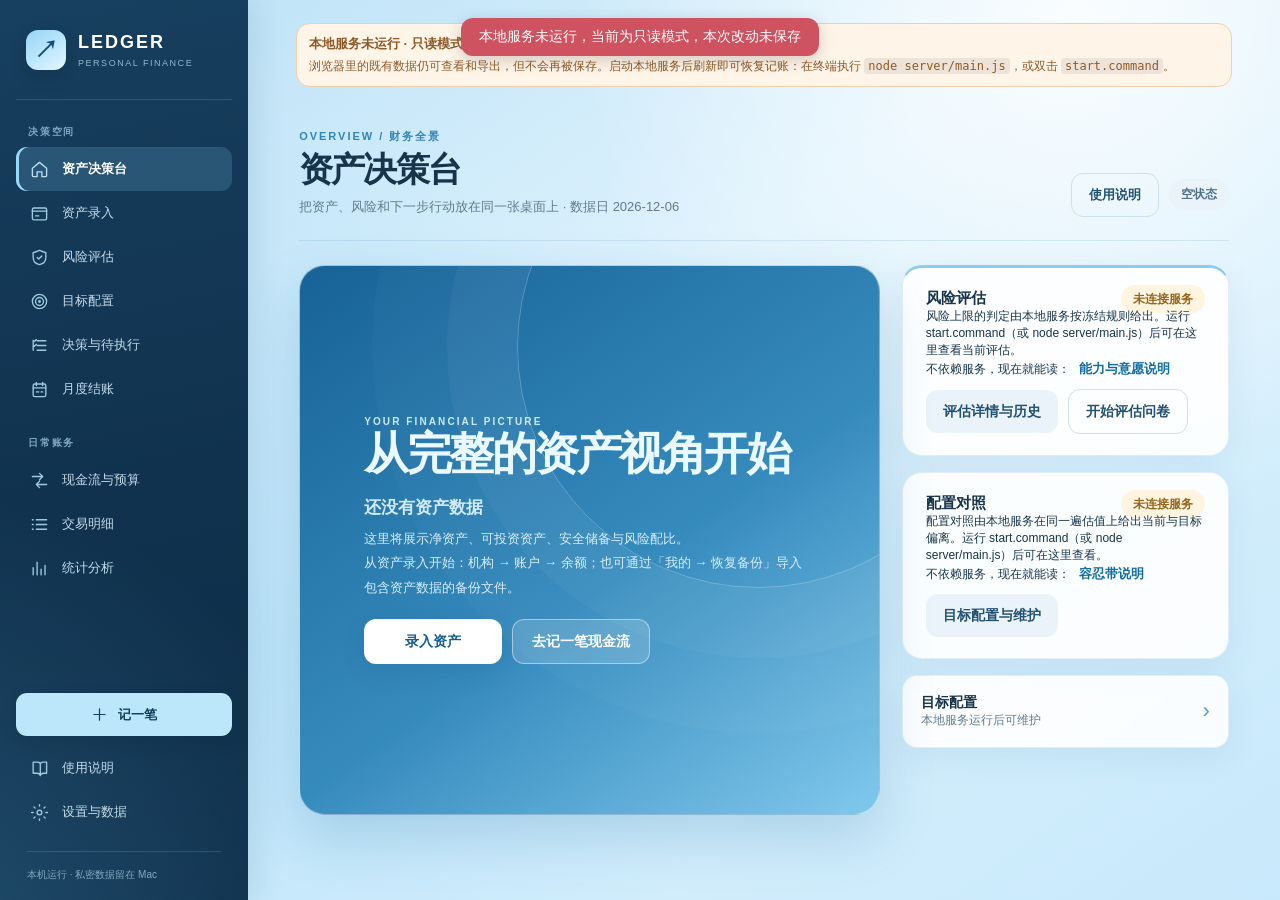
==== commit a37f03e2: "chore: sync phase6 final review, help module and pending tests before open-sourcing" ====
--- a/index.html
+++ b/index.html
@@ -32,6 +32,7 @@
   <script src="js/charts.js"></script>
   <script src="js/domain.js"></script>
   <script src="js/knowledge.js"></script>
+  <script src="js/help.js"></script>
   <script src="js/app.js"></script>
 </body>
 </html>
--- a/styles.css
+++ b/styles.css
@@ -565,3 +565,76 @@
   .dash-chip { white-space: normal; line-height: 1.5; }
   .stat-cards .sc { flex-basis: calc(50% - 10px); }
 }
+
+/* Phase 6C：决策与待执行。状态角标按内容定宽；长理由、长月份与长 id 换行不挤压按钮。 */
+.dec-chip { margin-left: auto; white-space: nowrap; color: var(--ink); background: rgba(255,255,255,.8);
+  border: 1px solid #cadfe9; border-radius: 999px; padding: 2px 10px; }
+.dec-card .row { align-items: flex-start; }
+.dec-card [data-dec-note] { line-height: 1.7; overflow-wrap: anywhere; }
+.dec-card .small { overflow-wrap: anywhere; }
+.dec-snap { padding: 12px 14px; }
+.dec-snap summary { cursor: pointer; }
+.dec-snap .db-item { overflow-wrap: anywhere; }
+.card .row > .dec-chip { flex-shrink: 0; }
+/* 决定入口与决定弹层的按钮行：按钮本身 nowrap 不压缩，窄屏必须换行而不是横向溢出。 */
+[data-dec-entry] { flex-wrap: wrap; gap: 6px 10px; }
+[data-decide-sheet] .row { flex-wrap: wrap; gap: 8px; }
+[data-dec-detail] .small, [data-dec-detail] .db-item { overflow-wrap: anywhere; }
+/* ---------- 产品使用说明 ---------- */
+.dash-head-actions { display: flex; align-items: center; justify-content: flex-end; flex-wrap: wrap; gap: 10px; }
+.help-page { min-width: 0; }
+.help-start-grid { display: grid; grid-template-columns: repeat(3, minmax(0, 1fr)); gap: 14px; margin-bottom: 22px; }
+.help-start.card { text-align: left; margin: 0; padding: 22px; border: 1px solid rgba(64, 138, 181, .2); background: linear-gradient(135deg, #fff, #edf8ff); }
+.help-start span { display: block; font-size: 11px; font-weight: 600; color: var(--ink-3); letter-spacing: .04em; margin-bottom: 10px; }
+.help-start b { display: block; font-size: 17px; line-height: 1.5; color: var(--ink); }
+.help-start p { font-size: 12px; line-height: 1.7; color: var(--ink-2); margin: 8px 0 0; }
+.help-start:hover { border-color: #82bbdc; }
+.help-search { margin: 0 0 22px; }
+.help-search label { display: block; font-size: 13px; font-weight: 600; margin-bottom: 8px; }
+.help-search > div { display: flex; align-items: center; gap: 10px; }
+.help-search input { flex: 1; min-width: 0; width: 100%; padding: 12px 16px; color: var(--ink); background: rgba(255,255,255,.9); border: 1px solid #b9d8eb; border-radius: 12px; outline: none; }
+.help-search input:focus { border-color: #338bbd; box-shadow: 0 0 0 3px rgba(72, 155, 203, .13); }
+.help-layout { display: grid; grid-template-columns: 194px minmax(0, 1fr); gap: 22px; align-items: start; }
+.help-toc.card { position: sticky; top: 24px; margin: 0; padding: 18px 14px; }
+.help-toc > b { display: block; font-size: 12px; color: var(--ink-3); padding: 0 10px 10px; }
+.help-toc nav { display: flex; flex-direction: column; gap: 3px; }
+.help-toc nav button { text-align: left; border-radius: 9px; padding: 10px; font-size: 13px; line-height: 1.5; color: var(--ink-2); }
+.help-toc nav button:hover, .help-toc nav button:focus-visible { background: #e4f3fd; color: #164e73; }
+.help-toc .small { border-top: 1px solid #dcecf6; padding: 14px 10px 0; margin-top: 12px; line-height: 1.8; }
+.help-content { min-width: 0; }
+.help-result-count { color: var(--ink-3); font-size: 12px; margin: 0 2px 12px; }
+.help-section.card { margin: 0 0 18px; padding: 26px; scroll-margin-top: 22px; }
+.help-section-head { display: flex; align-items: flex-start; gap: 14px; margin-bottom: 22px; }
+.help-section-num { flex: none; color: #4387b0; font-size: 12px; font-weight: 700; padding-top: 5px; }
+.help-section h2 { font-size: 21px; line-height: 1.5; margin: 0; }
+.help-section-head p { margin: 6px 0 0; color: var(--ink-3); font-size: 13px; line-height: 1.7; }
+.help-item { display: flex; gap: 12px; padding: 18px 0; border-top: 1px solid #e2edf4; }
+.help-item > div { min-width: 0; }
+.help-item h3 { font-size: 15px; line-height: 1.6; margin: 0; }
+.help-item p, .help-faq p, .help-no-results p { font-size: 14px; line-height: 1.9; color: var(--ink-2); margin: 6px 0 0; overflow-wrap: anywhere; }
+.help-step-num { flex: none; width: 24px; height: 24px; display: flex; align-items: center; justify-content: center; color: #39779e; background: #eaf4fa; border-radius: 8px; font-size: 12px; margin-top: 1px; }
+.help-shortcut { display: inline-block; margin-top: 9px; font-size: 12px; line-height: 1.6; text-align: left; }
+.help-shortcut:disabled { cursor: default; opacity: .5; }
+.help-note { background: #edf7fd; border-left: 3px solid #9ecae4; border-radius: 0 9px 9px 0; padding: 12px 14px; margin-top: 12px; font-size: 13px; line-height: 1.9; color: #325c77; }
+.help-faq { border-top: 1px solid #e2edf4; padding: 16px 0; }
+.help-faq summary { cursor: pointer; font-size: 14px; font-weight: 600; line-height: 1.8; color: var(--ink); }
+.help-faq p, .help-faq .help-shortcut { margin-left: 18px; }
+.help-footer { color: var(--ink-3); font-size: 12px; line-height: 1.8; text-align: center; padding: 12px 0 24px; }
+@media (max-width: 900px) {
+  .help-layout { grid-template-columns: minmax(0, 1fr); gap: 16px; }
+  .help-toc.card { position: static; padding: 14px; }
+  .help-toc nav { flex-direction: row; flex-wrap: wrap; gap: 4px; }
+  .help-toc nav button { background: #eef7fc; padding: 7px 10px; }
+  .help-toc .small { display: none; }
+}
+@media (max-width: 600px) {
+  .help-start-grid { grid-template-columns: minmax(0, 1fr); gap: 10px; margin-bottom: 18px; }
+  .help-start.card { padding: 16px 18px; }
+  .help-start span { margin-bottom: 5px; }
+  .help-start b { font-size: 16px; }
+  .help-section.card { padding: 18px; }
+  .help-section h2 { font-size: 19px; }
+  .help-item p, .help-faq p { font-size: 13px; }
+  .help-section-head { gap: 10px; }
+  .dash-head-actions { justify-content: flex-start; }
+}
